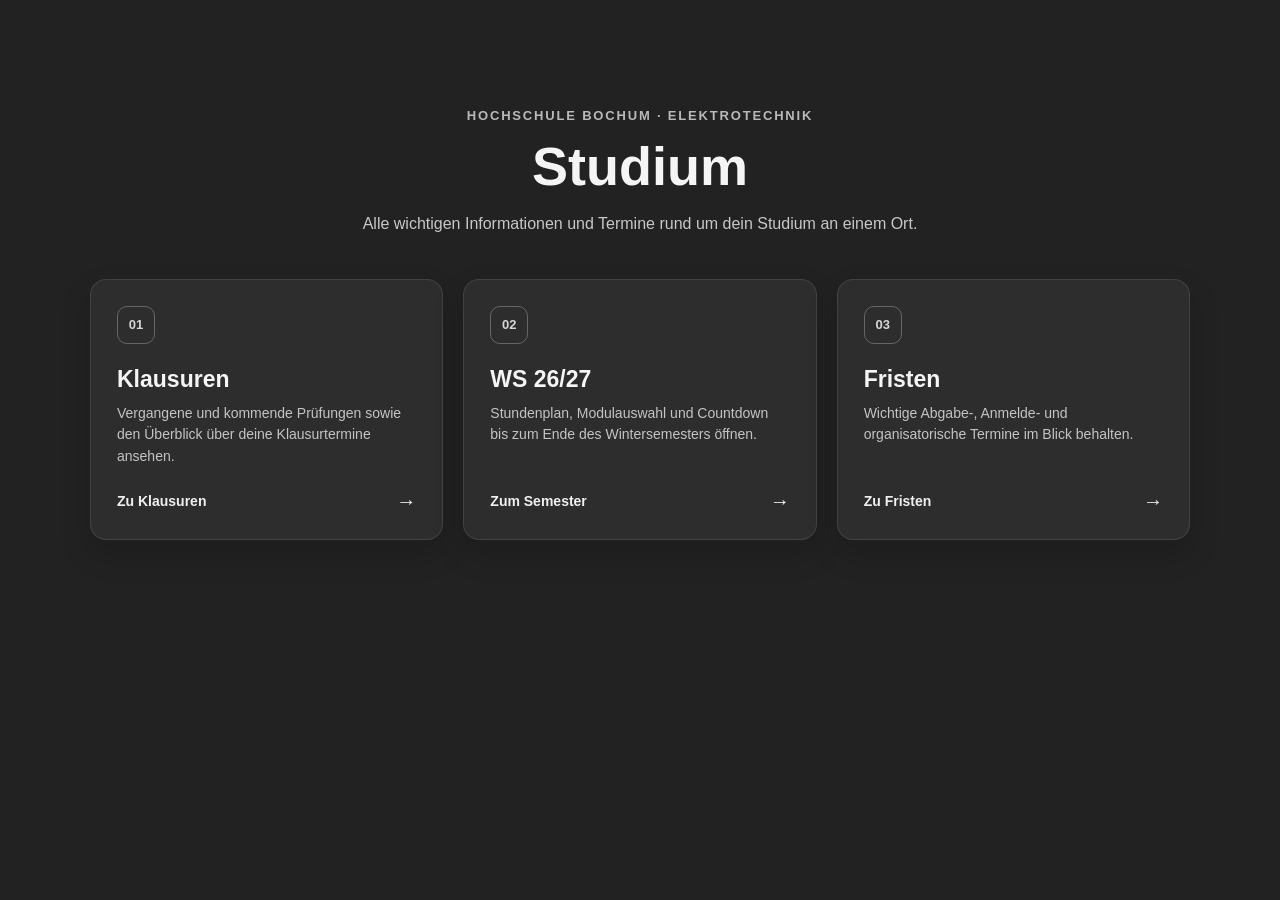
==== index.html @ 0c833459 "Add files via upload" ====
<!DOCTYPE html>
<html lang="de">
<head>
    <meta charset="UTF-8">
    <meta name="viewport" content="width=device-width, initial-scale=1.0">
    <meta name="theme-color" content="#222222">
    <title>Studium</title>
    <link rel="stylesheet" href="style.css?v=20261011-navfix">
    <link rel="stylesheet" href="studium.css?v=20261011-navfix">
</head>
<body class="studium-page">
    <main class="studium-main">
        <header class="studium-header">
            <p class="studium-kicker">HOCHSCHULE BOCHUM · ELEKTROTECHNIK</p>
            <h1>Studium</h1>
            <p class="studium-einleitung">Alle wichtigen Informationen und Termine rund um dein Studium an einem Ort.</p>
        </header>

        <nav class="studium-kacheln" aria-label="Studienbereiche">
            <a class="studium-karte" href="klausuren.html">
                <span class="studium-nummer">01</span>
                <span class="studium-karten-titel">Klausuren</span>
                <span class="studium-karten-text">Vergangene und kommende Prüfungen sowie den Überblick über deine Klausurtermine ansehen.</span>
                <span class="studium-linktext">Zu Klausuren <span aria-hidden="true">→</span></span>
            </a>

            <a class="studium-karte" href="neues-semester.html">
                <span class="studium-nummer">02</span>
                <span class="studium-karten-titel">WS 26/27</span>
                <span class="studium-karten-text">Stundenplan, Modulauswahl und Countdown bis zum Ende des Wintersemesters öffnen.</span>
                <span class="studium-linktext">Zum Semester <span aria-hidden="true">→</span></span>
            </a>

            <a class="studium-karte" href="fristen.html">
                <span class="studium-nummer">03</span>
                <span class="studium-karten-titel">Fristen</span>
                <span class="studium-karten-text">Wichtige Abgabe-, Anmelde- und organisatorische Termine im Blick behalten.</span>
                <span class="studium-linktext">Zu Fristen <span aria-hidden="true">→</span></span>
            </a>
        </nav>
    </main>
</body>
</html>
---- style.css ----
/* ==========================================
   GRUNDLAYOUT
   ========================================== */

* {
    box-sizing: border-box;
}

html,
body {
    margin: 0;
    padding: 0;
    width: 100%;
    overflow-x: hidden;
}

body {
    background-color: #222;
    color: white;
    font-family: Arial, sans-serif;
    text-align: center;
    padding-top: 50px;
}


/* Alte Navigationsbuttons (semester-button) sind deaktiviert.
   Unterseiten verwenden ausschließlich den Zurück-Button. */
.semester-button {
    display: none !important;
}


/* ==========================================
   ZURÜCK BUTTON
   ========================================== */

.zurueck-button {
    position: absolute;

    top: 25px;
    left: 25px;

    background-color: #333;

    color: white;

    text-decoration: none;

    border: 1px solid #666;

    padding: 10px 18px;

    border-radius: 8px;

    font-size: 15px;

    transition: 0.2s;
}

.zurueck-button:hover {
    background-color: #444;
}


/* ==========================================
   HAUPTÜBERSCHRIFT
   ========================================== */

h1 {
    font-size: 40px;

    margin: 0 0 30px 0;
}


/* ==========================================
   TAGE / WOCHEN SCHALTER
   ========================================== */

.umschalter {
    display: flex;

    justify-content: center;

    margin-bottom: 50px;
}

.umschalter button {
    background-color: #333;

    color: white;

    border: 1px solid #666;

    padding: 10px 25px;

    font-size: 16px;

    cursor: pointer;

    transition: 0.2s;
}

.umschalter button:first-child {
    border-radius: 8px 0 0 8px;
}

.umschalter button:last-child {
    border-radius: 0 8px 8px 0;
}

.umschalter button:hover {
    background-color: #444;
}

.umschalter button.aktiv {
    background-color: #666;

    font-weight: bold;
}


/* ==========================================
   KLAUSUREN DESKTOP
   ========================================== */

.klausuren-container {
    display: flex;

    flex-direction: row;

    justify-content: center;

    align-items: flex-start;

    gap: 40px;

    width: 100%;

    max-width: 1140px;

    margin: 0 auto;
}


/* ==========================================
   BEREICHE
   ========================================== */

.bereich {
    width: 550px;

    max-width: 550px;

    flex: 0 1 550px;

    min-width: 0;
}


/* ==========================================
   ÜBERSCHRIFTEN
   ========================================== */

.bereich-titel {
    font-size: 24px;

    letter-spacing: 2px;

    margin: 0 0 25px 0;
}


/* ==========================================
   KEINE KLAUSUREN
   ========================================== */

.keine-klausuren {
    font-size: 18px;

    color: #bbb;

    margin: 0;

    padding: 25px;
}


/* ==========================================
   KLAUSUR-KARTEN
   ========================================== */

.klausur {
    background-color: #333;

    width: 100%;

    margin: 20px 0;

    padding: 25px;

    border-radius: 10px;

    box-sizing: border-box;
}

.klausur h2 {
    margin: 0 0 15px 0;
}

.klausur p {
    font-size: 18px;

    margin: 0;
}


/* ==========================================
   NEUES SEMESTER
   ========================================== */

.semester-info {
    font-size: 18px;

    margin-bottom: 40px;
}

.neues-semester-bereich {
    width: 550px;

    max-width: 90%;

    margin: 0 auto;
}


/* ==========================================
   TABLET
   ========================================== */

@media (max-width: 1150px) {

    .klausuren-container {
        flex-direction: column;

        align-items: center;

        gap: 30px;

        width: 100%;
    }

    .bereich {
        width: 90%;

        max-width: 550px;

        flex: none;
    }
}


/* ==========================================
   HANDY
   ========================================== */

@media (max-width: 600px) {

    body {
        padding-top: 75px;
    }


    .zurueck-button {

        top: 20px;

        left: 15px;

        padding: 8px 14px;

        font-size: 14px;
    }


    h1 {

        font-size: 32px;

        margin-bottom: 25px;
    }


    .umschalter {

        margin-bottom: 30px;
    }


    .umschalter button {

        padding: 9px 20px;

        font-size: 15px;
    }


    .klausuren-container {

        width: 100%;

        padding: 0 12px;

        gap: 25px;
    }


    .bereich {

        width: 100%;

        max-width: 100%;

        min-width: 0;
    }


    .bereich-titel {

        font-size: 20px;

        letter-spacing: 1px;

        margin-bottom: 15px;
    }


    .keine-klausuren {
        font-size: 16px;

        padding: 20px 10px;
    }


    .klausur {

        width: 100%;

        margin: 15px 0;

        padding: 20px 12px;
    }


    .klausur h2 {

        font-size: 20px;

        overflow-wrap: anywhere;
    }


    .klausur p {

        font-size: 15px;
    }


    .neues-semester-bereich {

        width: 94%;

        max-width: none;
    }
}


/* ==========================================
   SEHR KLEINES HANDY
   ========================================== */

@media (max-width: 400px) {

    body {
        padding-top: 70px;
    }


    h1 {
        font-size: 28px;
    }


    .klausuren-container {
        padding: 0 8px;
    }


    .bereich-titel {
        font-size: 18px;
    }


    .keine-klausuren {
        font-size: 15px;

        padding: 18px 8px;
    }


    .klausur {
        padding: 18px 10px;
    }


    .klausur h2 {
        font-size: 18px;
    }


    .klausur p {
        font-size: 14px;
    }
}


/* ==========================================
   SEMESTER TIMER
   ========================================== */

.semester-timer {
    width: 550px;

    max-width: 90%;

    margin: 80px auto 0 auto;

    background-color: #333;

    padding: 35px 20px;

    border-radius: 10px;
}

.semester-timer h2 {
    margin: 0 0 25px 0;

    font-size: 24px;
}

#semester-countdown {
    font-size: 32px;

    font-weight: bold;

    margin-bottom: 20px;
}

.semester-timer p {
    font-size: 18px;

    margin: 0;
}


/* ==========================================
   SEMESTER TIMER HANDY
   ========================================== */

@media (max-width: 600px) {

    .semester-timer {

        width: 94%;

        padding: 25px 12px;

        margin-top: 60px;
    }

    .semester-timer h2 {

        font-size: 20px;
    }

    #semester-countdown {

        font-size: 21px;

        line-height: 1.5;
    }
}


/* ==========================================
   STUNDENPLAN WS 2026/27
   ========================================== */

.stundenplan-bereich {

    display: block;

    width: 96%;

    max-width: 1500px;

    margin: 60px auto 60px auto;

    text-align: center;
}

.stundenplan-bereich > h2 {

    font-size: 28px;

    margin: 0 0 25px 0;
}


/* ==========================================
   TABELLENRAHMEN
   ========================================== */

.tabelle-container {

    display: block;

    width: 100%;

    overflow-x: auto;

    overflow-y: visible;

    border: 2px solid #777;

    border-radius: 10px;

    background-color: #222;

    -webkit-overflow-scrolling: touch;
}


/* ==========================================
   TABELLE
   ========================================== */

.stundenplan {

    display: table;

    width: 100%;

    min-width: 1150px;

    border-collapse: collapse;

    table-layout: fixed;

    margin: 0;
}


/* ==========================================
   ALLE LINIEN
   ========================================== */

.stundenplan th,
.stundenplan td {

    border: 1px solid #777;
}


/* ==========================================
   KOPFZEILE
   ========================================== */

.stundenplan thead th {

    background-color: #444;

    color: white;

    font-size: 17px;

    font-weight: bold;

    text-align: center;

    padding: 15px 10px;

    height: 55px;

    vertical-align: middle;

    border: 1px solid #888;
}


/* ==========================================
   BREITE UHRZEIT-SPALTE
   ========================================== */

.stundenplan thead th:first-child,
.stundenplan .uhrzeit {

    width: 90px;
}


/* ==========================================
   UHRZEIT
   ========================================== */

.stundenplan .uhrzeit {

    background-color: #292929;

    color: white;

    text-align: center;

    font-weight: bold;

    font-size: 15px;

    white-space: nowrap;

    vertical-align: middle;

    padding: 10px 5px;
}


/* ==========================================
   KURSZELLEN
   ========================================== */

.stundenplan tbody td {

    background-color: #333;

    color: white;

    font-size: 13px;

    line-height: 1.45;

    text-align: left;

    vertical-align: top;

    padding: 12px 10px;

    min-height: 70px;
}


/* ==========================================
   LEERE FELDER
   ========================================== */

.stundenplan tbody td:empty {

    background-color: #282828;
}


/* ==========================================
   TRENNLINIEN
   ========================================== */

.stundenplan tbody tr {

    border-top: 2px solid #666;
}

.stundenplan tbody tr:first-child {

    border-top: 1px solid #777;
}


/* ==========================================
   HOVER
   ========================================== */

.stundenplan tbody tr:hover td {

    background-color: #3b3b3b;
}

.stundenplan tbody tr:hover .uhrzeit {

    background-color: #353535;
}


/* ==========================================
   STUNDENPLAN HANDY
   ========================================== */

@media (max-width: 600px) {

    .stundenplan-bereich {

        width: 96%;

        margin-top: 45px;
    }

    .stundenplan-bereich > h2 {

        font-size: 22px;
    }

    .tabelle-container {

        border-width: 2px;

        border-radius: 8px;
    }

    .stundenplan {

        min-width: 1150px;
    }

    .stundenplan thead th {

        font-size: 14px;

        padding: 12px 8px;

        height: 50px;
    }

    .stundenplan tbody td {

        font-size: 12px;

        padding: 10px 8px;
    }

    .stundenplan .uhrzeit {

        font-size: 13px;
    }
}
---- studium.css ----
/* ==========================================
   STUDIUM – STARTSEITE
   ========================================== */

.studium-page {
    min-height: 100vh;
    padding: 0 20px 60px;
    background: #222;
    color: #f5f5f5;
    text-align: center;
}

.studium-main {
    width: min(1100px, 100%);
    margin: 0 auto;
    padding-top: clamp(70px, 12vh, 125px);
}

.studium-header {
    margin: 0 auto 42px;
}

.studium-kicker {
    margin: 0 0 12px;
    color: #b9b9b9;
    font-size: 13px;
    font-weight: 700;
    letter-spacing: 0.14em;
}

.studium-header h1 {
    margin: 0 0 14px;
    font-size: clamp(38px, 5vw, 54px);
}

.studium-einleitung {
    max-width: 620px;
    margin: 0 auto;
    color: #c8c8c8;
    font-size: 16px;
    line-height: 1.6;
}

.studium-kacheln {
    display: grid;
    grid-template-columns: repeat(3, minmax(0, 1fr));
    gap: 20px;
    text-align: left;
}

.studium-karte {
    display: flex;
    min-height: 255px;
    flex-direction: column;
    align-items: flex-start;
    padding: 26px;
    border: 1px solid rgba(255, 255, 255, 0.1);
    border-radius: 16px;
    background: #2d2d2d;
    color: #f5f5f5;
    text-decoration: none;
    box-shadow: 0 14px 30px rgba(0, 0, 0, 0.17);
    transition: transform 0.18s ease, background 0.18s ease, border-color 0.18s ease;
}

.studium-karte:hover {
    transform: translateY(-4px);
    background: #333;
    border-color: rgba(255, 255, 255, 0.24);
}

.studium-karte:focus-visible {
    outline: 2px solid #cfcfcf;
    outline-offset: 4px;
}

.studium-nummer {
    display: inline-flex;
    align-items: center;
    justify-content: center;
    width: 38px;
    height: 38px;
    margin-bottom: 22px;
    border: 1px solid #666;
    border-radius: 10px;
    color: #d6d6d6;
    font-size: 13px;
    font-weight: 700;
}

.studium-karten-titel {
    margin-bottom: 10px;
    font-size: 23px;
    font-weight: 800;
}

.studium-karten-text {
    color: #c4c4c4;
    font-size: 14px;
    line-height: 1.55;
}

.studium-linktext {
    display: flex;
    justify-content: space-between;
    align-items: center;
    width: 100%;
    margin-top: auto;
    padding-top: 22px;
    color: #f0f0f0;
    font-size: 14px;
    font-weight: 700;
}

.studium-linktext span {
    font-size: 20px;
    transition: transform 0.18s ease;
}

.studium-karte:hover .studium-linktext span {
    transform: translateX(4px);
}

@media (max-width: 850px) {
    .studium-main {
        padding-top: 75px;
    }

    .studium-kacheln {
        grid-template-columns: 1fr;
        max-width: 560px;
        margin: 0 auto;
    }

    .studium-karte {
        min-height: 220px;
    }
}

@media (max-width: 480px) {
    .studium-page {
        padding-right: 14px;
        padding-left: 14px;
    }

    .studium-header {
        margin-bottom: 28px;
    }

    .studium-kicker {
        font-size: 11px;
        letter-spacing: 0.1em;
    }

    .studium-einleitung {
        font-size: 14px;
    }

    .studium-karte {
        padding: 21px;
    }
}
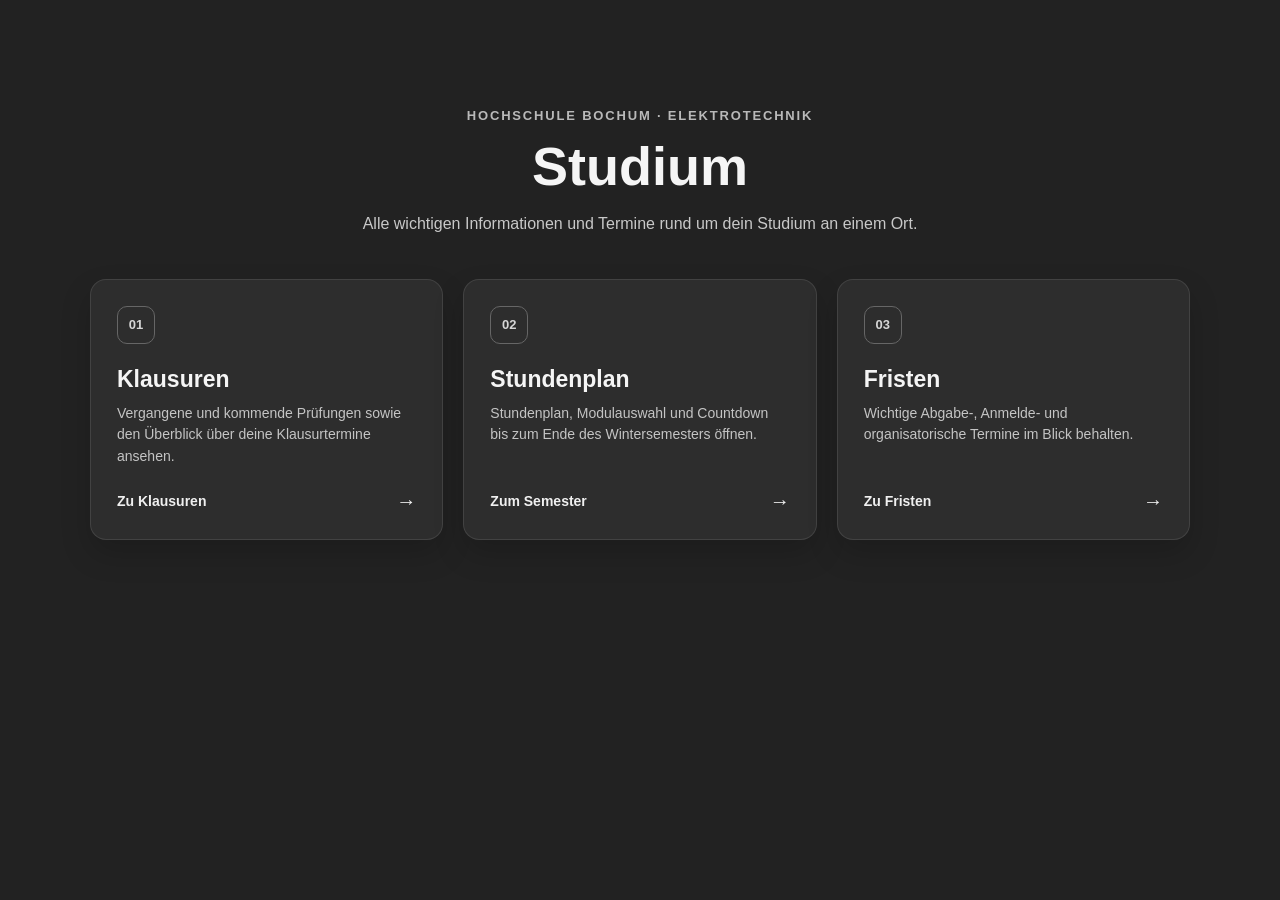
==== commit b5ac7be3: "Update index.html" ====
--- a/index.html
+++ b/index.html
@@ -26,7 +26,7 @@
 
             <a class="studium-karte" href="neues-semester.html">
                 <span class="studium-nummer">02</span>
-                <span class="studium-karten-titel">WS 26/27</span>
+                <span class="studium-karten-titel">Stundenplan</span>
                 <span class="studium-karten-text">Stundenplan, Modulauswahl und Countdown bis zum Ende des Wintersemesters öffnen.</span>
                 <span class="studium-linktext">Zum Semester <span aria-hidden="true">→</span></span>
             </a>
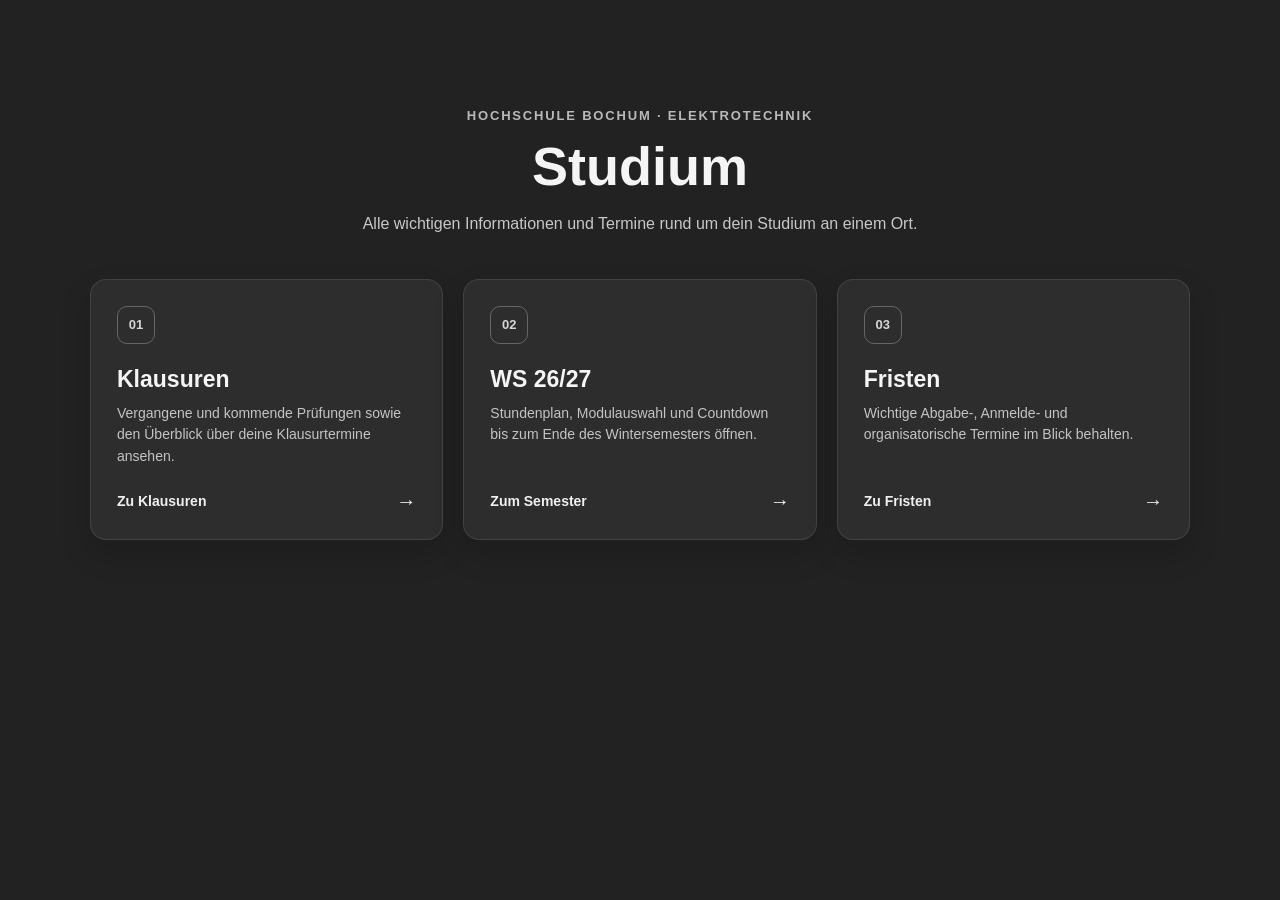
==== commit f5e8483e: "Add files via upload" ====
--- a/index.html
+++ b/index.html
@@ -5,8 +5,8 @@
     <meta name="viewport" content="width=device-width, initial-scale=1.0">
     <meta name="theme-color" content="#222222">
     <title>Studium</title>
-    <link rel="stylesheet" href="style.css?v=20261011-navfix">
-    <link rel="stylesheet" href="studium.css?v=20261011-navfix">
+    <link rel="stylesheet" href="style.css?v=20261011-mobilefix">
+    <link rel="stylesheet" href="studium.css?v=20261011-mobilefix">
 </head>
 <body class="studium-page">
     <main class="studium-main">
@@ -26,7 +26,7 @@
 
             <a class="studium-karte" href="neues-semester.html">
                 <span class="studium-nummer">02</span>
-                <span class="studium-karten-titel">Stundenplan</span>
+                <span class="studium-karten-titel">WS 26/27</span>
                 <span class="studium-karten-text">Stundenplan, Modulauswahl und Countdown bis zum Ende des Wintersemesters öffnen.</span>
                 <span class="studium-linktext">Zum Semester <span aria-hidden="true">→</span></span>
             </a>
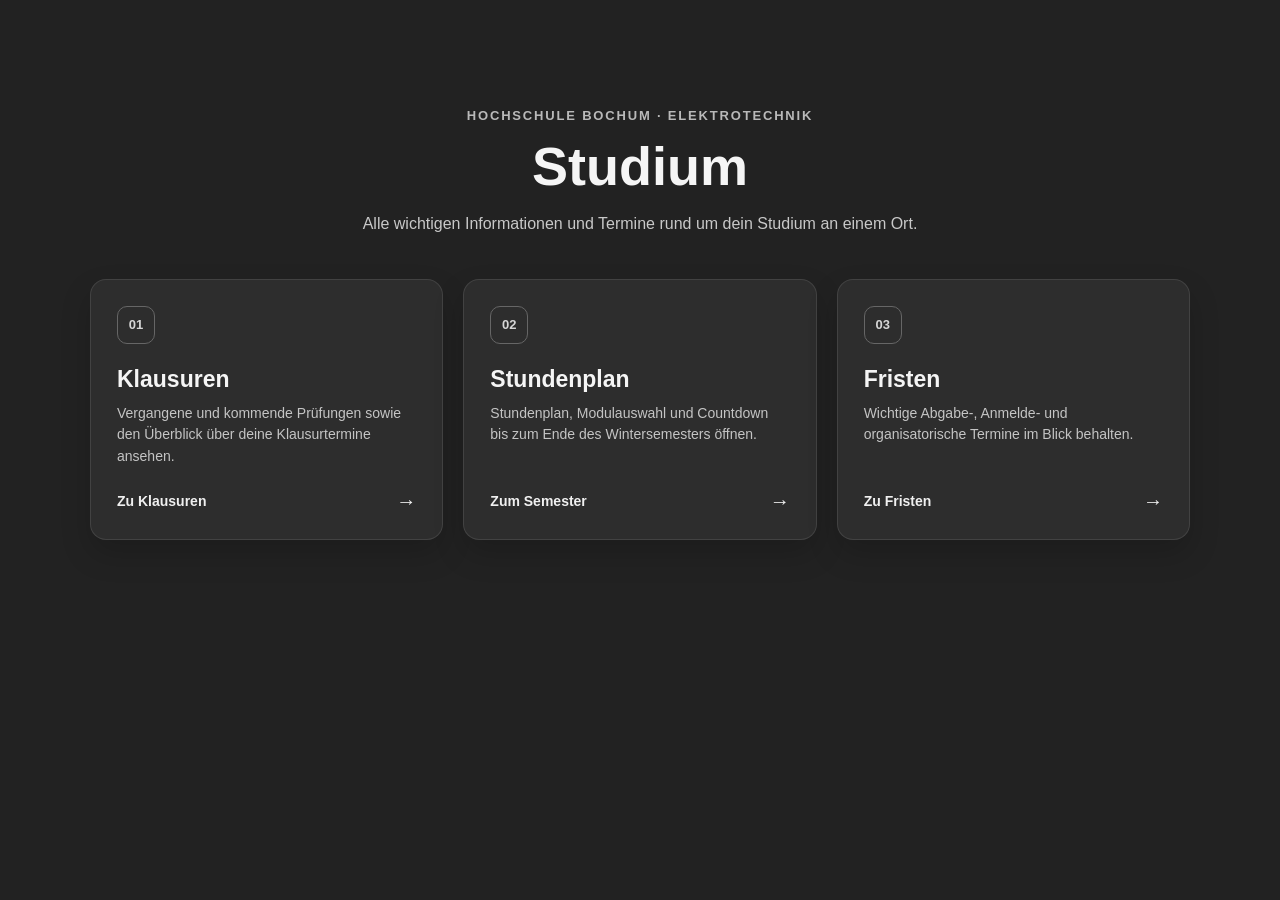
==== commit d6bc5991: "Update index.html" ====
--- a/index.html
+++ b/index.html
@@ -26,7 +26,7 @@
 
             <a class="studium-karte" href="neues-semester.html">
                 <span class="studium-nummer">02</span>
-                <span class="studium-karten-titel">WS 26/27</span>
+                <span class="studium-karten-titel">Stundenplan</span>
                 <span class="studium-karten-text">Stundenplan, Modulauswahl und Countdown bis zum Ende des Wintersemesters öffnen.</span>
                 <span class="studium-linktext">Zum Semester <span aria-hidden="true">→</span></span>
             </a>
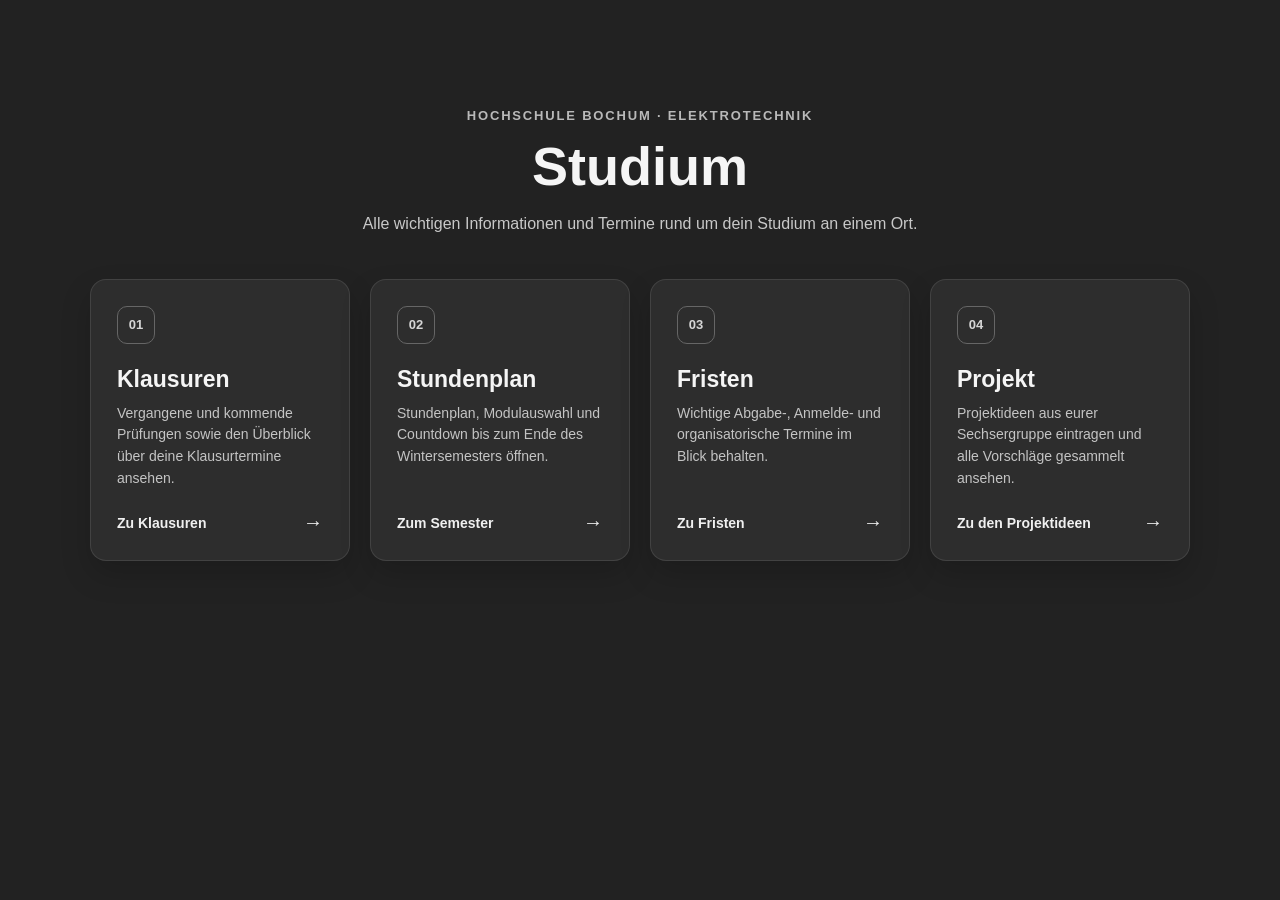
==== commit 25fc12ce: "Add files via upload" ====
--- a/index.html
+++ b/index.html
@@ -5,8 +5,8 @@
     <meta name="viewport" content="width=device-width, initial-scale=1.0">
     <meta name="theme-color" content="#222222">
     <title>Studium</title>
-    <link rel="stylesheet" href="style.css?v=20261011-mobilefix">
-    <link rel="stylesheet" href="studium.css?v=20261011-mobilefix">
+    <link rel="stylesheet" href="style.css?v=20261015-projekt">
+    <link rel="stylesheet" href="studium.css?v=20261015-projekt">
 </head>
 <body class="studium-page">
     <main class="studium-main">
@@ -37,6 +37,13 @@
                 <span class="studium-karten-text">Wichtige Abgabe-, Anmelde- und organisatorische Termine im Blick behalten.</span>
                 <span class="studium-linktext">Zu Fristen <span aria-hidden="true">→</span></span>
             </a>
+
+            <a class="studium-karte" href="projekt.html">
+                <span class="studium-nummer">04</span>
+                <span class="studium-karten-titel">Projekt</span>
+                <span class="studium-karten-text">Projektideen aus eurer Sechsergruppe eintragen und alle Vorschläge gesammelt ansehen.</span>
+                <span class="studium-linktext">Zu den Projektideen <span aria-hidden="true">→</span></span>
+            </a>
         </nav>
     </main>
 </body>
--- a/studium.css
+++ b/studium.css
@@ -43,7 +43,7 @@
 
 .studium-kacheln {
     display: grid;
-    grid-template-columns: repeat(3, minmax(0, 1fr));
+    grid-template-columns: repeat(auto-fit, minmax(230px, 1fr));
     gap: 20px;
     text-align: left;
 }
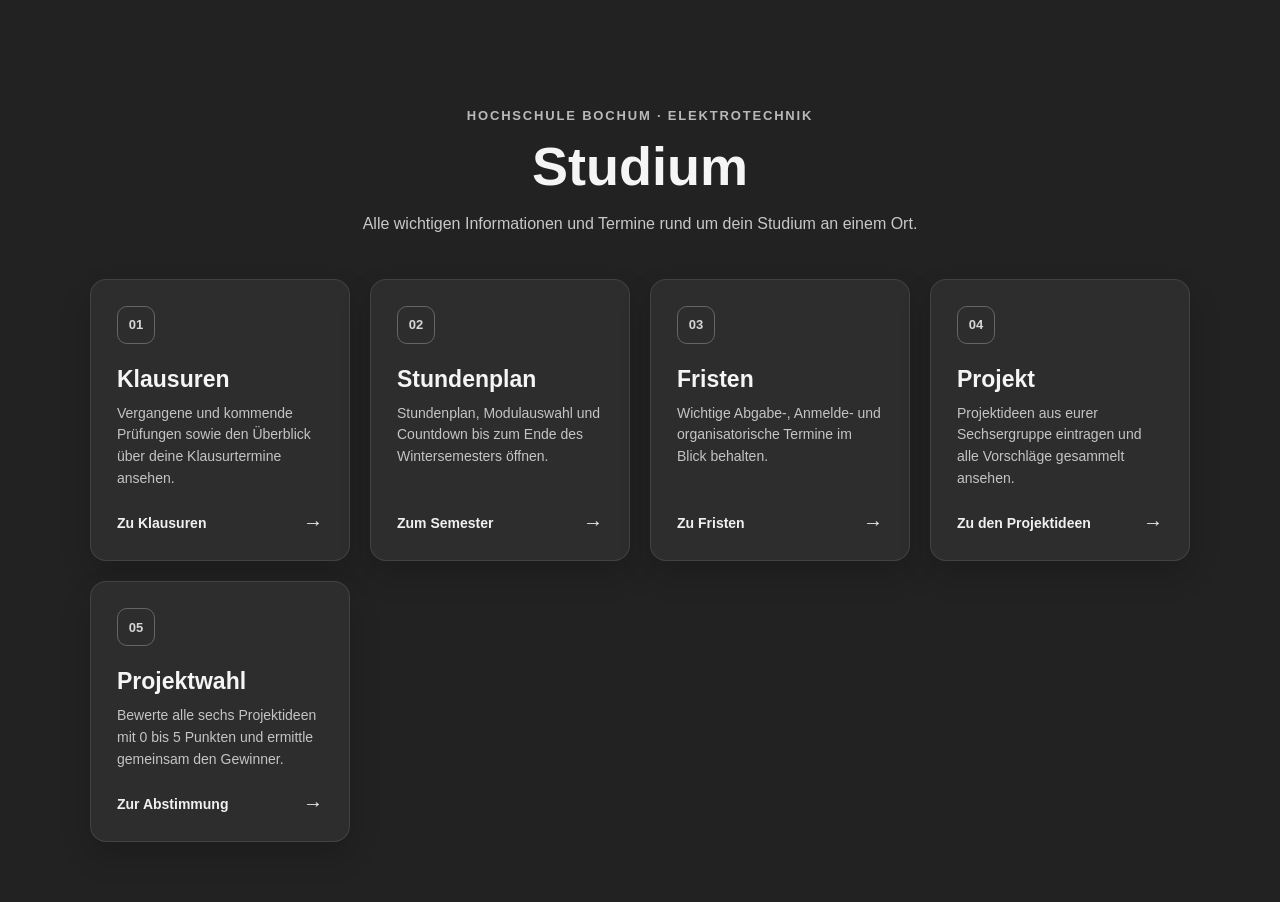
==== commit b435c56f: "Add files via upload" ====
--- a/index.html
+++ b/index.html
@@ -44,6 +44,13 @@
                 <span class="studium-karten-text">Projektideen aus eurer Sechsergruppe eintragen und alle Vorschläge gesammelt ansehen.</span>
                 <span class="studium-linktext">Zu den Projektideen <span aria-hidden="true">→</span></span>
             </a>
+
+            <a class="studium-karte" href="projektwahl.html">
+                <span class="studium-nummer">05</span>
+                <span class="studium-karten-titel">Projektwahl</span>
+                <span class="studium-karten-text">Bewerte alle sechs Projektideen mit 0 bis 5 Punkten und ermittle gemeinsam den Gewinner.</span>
+                <span class="studium-linktext">Zur Abstimmung <span aria-hidden="true">→</span></span>
+            </a>
         </nav>
     </main>
 </body>
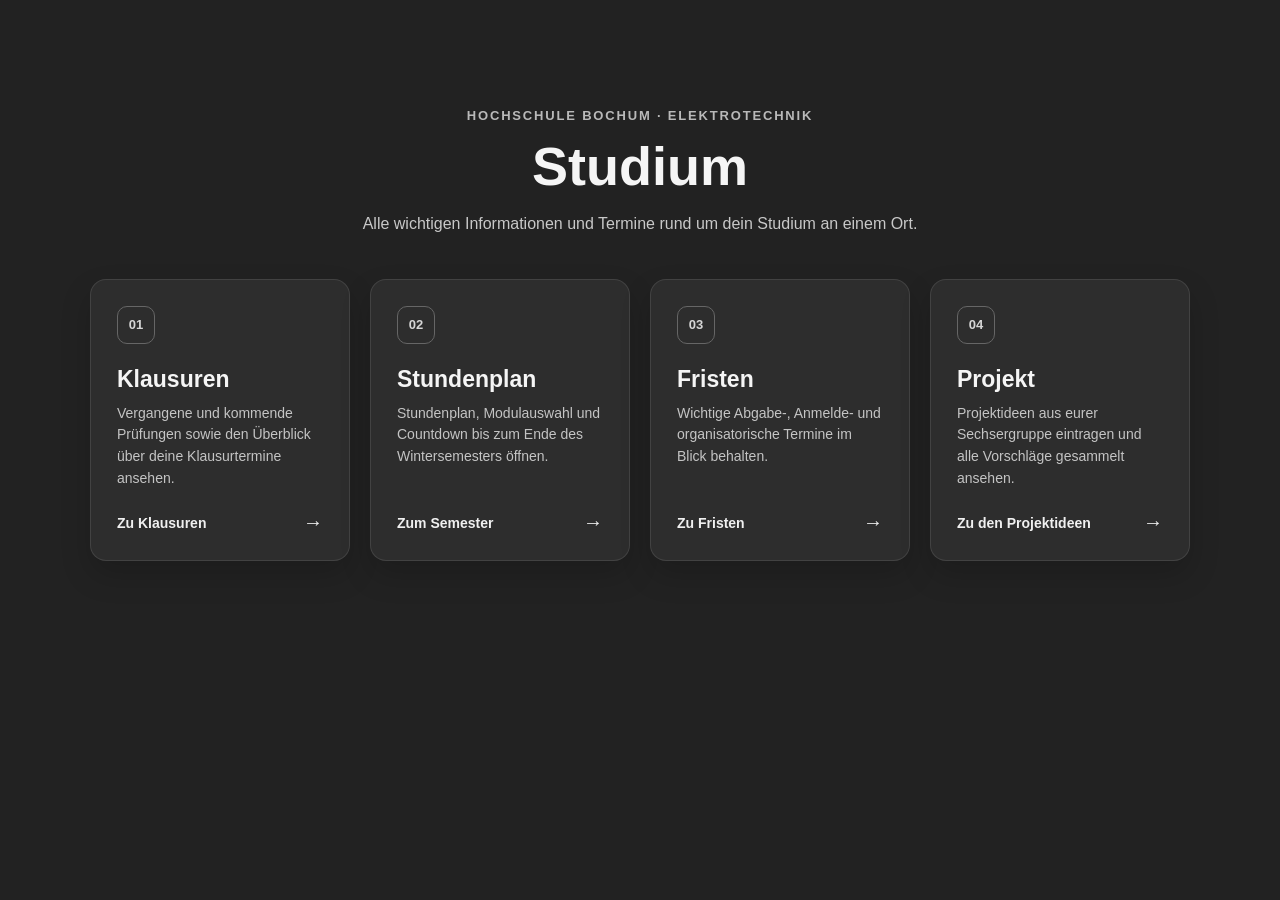
==== commit 49ce9a0b: "Add files via upload" ====
--- a/index.html
+++ b/index.html
@@ -44,13 +44,6 @@
                 <span class="studium-karten-text">Projektideen aus eurer Sechsergruppe eintragen und alle Vorschläge gesammelt ansehen.</span>
                 <span class="studium-linktext">Zu den Projektideen <span aria-hidden="true">→</span></span>
             </a>
-
-            <a class="studium-karte" href="projektwahl.html">
-                <span class="studium-nummer">05</span>
-                <span class="studium-karten-titel">Projektwahl</span>
-                <span class="studium-karten-text">Bewerte alle sechs Projektideen mit 0 bis 5 Punkten und ermittle gemeinsam den Gewinner.</span>
-                <span class="studium-linktext">Zur Abstimmung <span aria-hidden="true">→</span></span>
-            </a>
         </nav>
     </main>
 </body>
